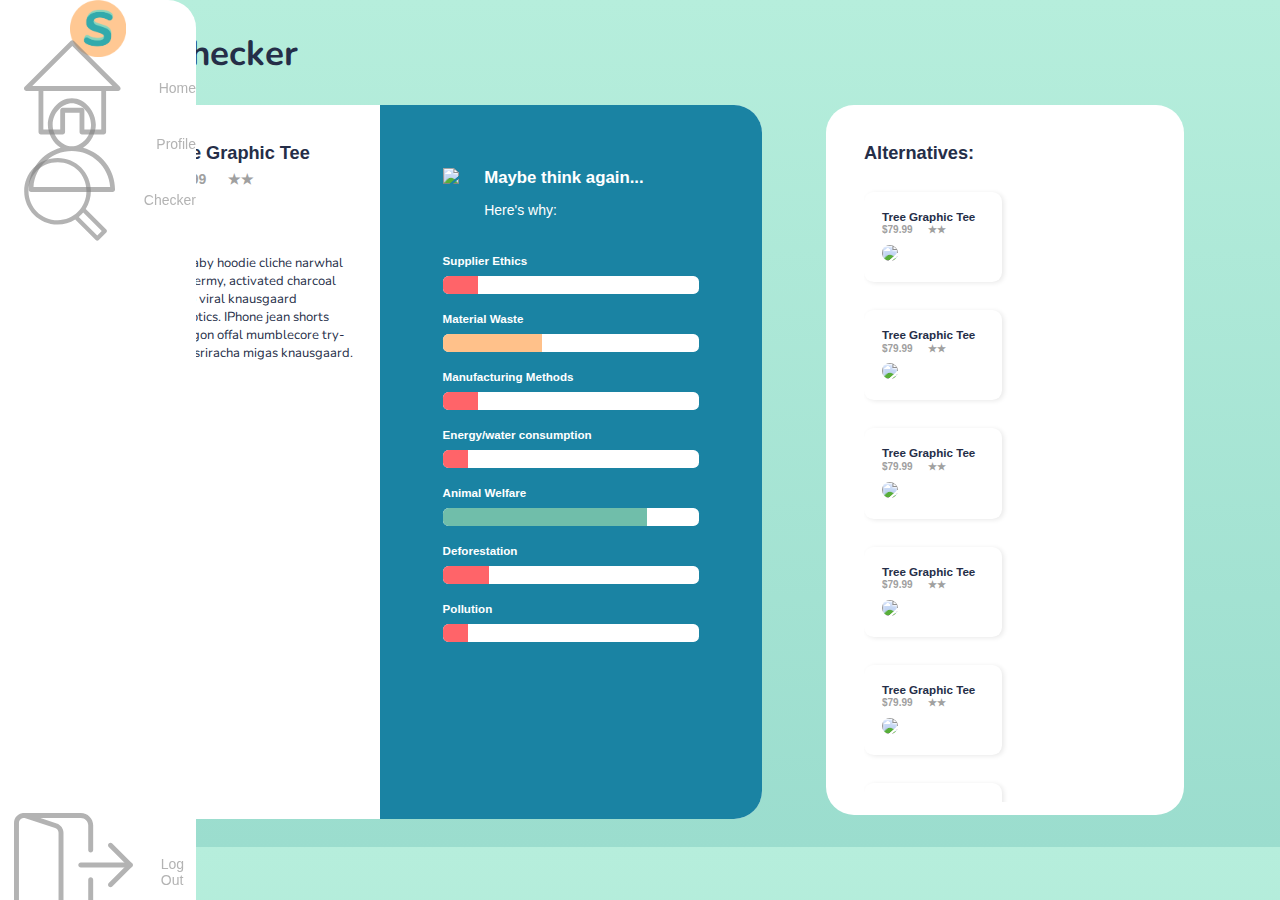
==== checker.html @ ea589d08 "Mobile checker done" ====
<!doctype html>
<html lang="en">

<head>
    <link rel="stylesheet" type="text/css" href="master_styles.css">
    <!-- Required meta tags -->
    <meta charset="utf-8">
    <meta name="viewport" content="width=device-width,initial-scale=1,maximum-scale=1"> <!-- This hurt to figure out -->
</head>

<body>

    <nav class="navbar">
        <ul class="navbar-nav">
            <li>
                <img class="logo" src="img/logo.png"></img>
            </li>
            <li class="nav-item">
                <a href="home.html" class="nav-link">
                    <svg class="svg-icon" viewBox="0 0 20 20">
                        <path
                            d="M18.121,9.88l-7.832-7.836c-0.155-0.158-0.428-0.155-0.584,0L1.842,9.913c-0.262,0.263-0.073,0.705,0.292,0.705h2.069v7.042c0,0.227,0.187,0.414,0.414,0.414h3.725c0.228,0,0.414-0.188,0.414-0.414v-3.313h2.483v3.313c0,0.227,0.187,0.414,0.413,0.414h3.726c0.229,0,0.414-0.188,0.414-0.414v-7.042h2.068h0.004C18.331,10.617,18.389,10.146,18.121,9.88 M14.963,17.245h-2.896v-3.313c0-0.229-0.186-0.415-0.414-0.415H8.342c-0.228,0-0.414,0.187-0.414,0.415v3.313H5.032v-6.628h9.931V17.245z M3.133,9.79l6.864-6.868l6.867,6.868H3.133z">
                        </path>
                    </svg>
                    <span class="link-text">Home</span>
                </a>
            </li>
            <li class="nav-item">
                <a href="profile.html" class="nav-link">
                    <svg class="svg-icon" viewBox="0 0 20 20">
                        <path
                            d="M12.075,10.812c1.358-0.853,2.242-2.507,2.242-4.037c0-2.181-1.795-4.618-4.198-4.618S5.921,4.594,5.921,6.775c0,1.53,0.884,3.185,2.242,4.037c-3.222,0.865-5.6,3.807-5.6,7.298c0,0.23,0.189,0.42,0.42,0.42h14.273c0.23,0,0.42-0.189,0.42-0.42C17.676,14.619,15.297,11.677,12.075,10.812 M6.761,6.775c0-2.162,1.773-3.778,3.358-3.778s3.359,1.616,3.359,3.778c0,2.162-1.774,3.778-3.359,3.778S6.761,8.937,6.761,6.775 M3.415,17.69c0.218-3.51,3.142-6.297,6.704-6.297c3.562,0,6.486,2.787,6.705,6.297H3.415z">
                        </path>
                    </svg>
                    <span class="link-text">Profile</span>
                </a>
            </li>
            <li class="nav-item">
                <a href="checker.html" class="nav-link">
                    <svg class="svg-icon" viewBox="0 0 20 20">
                        <path
                            d="M18.125,15.804l-4.038-4.037c0.675-1.079,1.012-2.308,1.01-3.534C15.089,4.62,12.199,1.75,8.584,1.75C4.815,1.75,1.982,4.726,2,8.286c0.021,3.577,2.908,6.549,6.578,6.549c1.241,0,2.417-0.347,3.44-0.985l4.032,4.026c0.167,0.166,0.43,0.166,0.596,0l1.479-1.478C18.292,16.234,18.292,15.968,18.125,15.804 M8.578,13.99c-3.198,0-5.716-2.593-5.733-5.71c-0.017-3.084,2.438-5.686,5.74-5.686c3.197,0,5.625,2.493,5.64,5.624C14.242,11.548,11.621,13.99,8.578,13.99 M16.349,16.981l-3.637-3.635c0.131-0.11,0.721-0.695,0.876-0.884l3.642,3.639L16.349,16.981z">
                        </path>
                    </svg>
                    <span class="link-text">Checker</span>
                </a>
            </li>
            <li class="nav-item">
                <a href="index.html" class="nav-link">
                    <svg class="svg-icon" id="light" enable-background="new 0 0 24 24" viewBox="0 0 24 24"
                        xmlns="http://www.w3.org/2000/svg">
                        <g>
                            <path
                                d="m13.5 21h-4c-.276 0-.5-.224-.5-.5s.224-.5.5-.5h4c.827 0 1.5-.673 1.5-1.5v-5c0-.276.224-.5.5-.5s.5.224.5.5v5c0 1.378-1.121 2.5-2.5 2.5z" />
                        </g>
                        <g>
                            <path
                                d="m23.5 11h-10c-.276 0-.5-.224-.5-.5s.224-.5.5-.5h10c.276 0 .5.224.5.5s-.224.5-.5.5z" />
                        </g>
                        <g>
                            <path
                                d="m8 24c-.22 0-.435-.037-.638-.109l-5.99-1.997c-.82-.273-1.372-1.035-1.372-1.894v-18c0-1.103.897-2 2-2 .222 0 .438.037.639.11l5.989 1.996c.82.272 1.372 1.034 1.372 1.894v18c0 1.103-.897 2-2 2zm-6-23c-.552 0-1 .449-1 1v18c0 .428.276.808.688.946l6 2c.656.233 1.312-.292 1.312-.946v-18c0-.429-.276-.809-.688-.945l-6-2c-.103-.037-.208-.055-.312-.055z" />
                        </g>
                        <g>
                            <path
                                d="m15.5 8c-.276 0-.5-.224-.5-.5v-5c0-.827-.673-1.5-1.5-1.5h-11.5c-.276 0-.5-.224-.5-.5s.224-.5.5-.5h11.5c1.379 0 2.5 1.122 2.5 2.5v5c0 .276-.224.5-.5.5z" />
                        </g>
                        <g>
                            <path
                                d="m19.5 15c-.128 0-.256-.049-.354-.146-.195-.195-.195-.512 0-.707l3.646-3.646-3.646-3.646c-.195-.195-.195-.512 0-.707s.512-.195.707 0l4 4c.195.195.195.512 0 .707l-4 4c-.097.096-.225.145-.353.145z" />
                        </g>
                    </svg>
                    <span class="link-text">Log Out</span>
                </a>
            </li>
        </ul>
    </nav>
    <main>
        <div class="app">

            <h1 class="welcome-text page-heading" style="margin-left: 5vw;">Checker</h1>
            <div class="checker">
                <div class="checker-box">
                    <div class="product-box">
                        <button class="back-button">
                            <svg class="svg-icon" viewBox="0 0 20 20">
                                <path
                                    d="M11.739,13.962c-0.087,0.086-0.199,0.131-0.312,0.131c-0.112,0-0.226-0.045-0.312-0.131l-3.738-3.736c-0.173-0.173-0.173-0.454,0-0.626l3.559-3.562c0.173-0.175,0.454-0.173,0.626,0c0.173,0.172,0.173,0.451,0,0.624l-3.248,3.25l3.425,3.426C11.911,13.511,11.911,13.789,11.739,13.962 ">
                                </path>
                            </svg>
                        </button>
                        <div class="product-detail-block">
                            <h3>Tree Graphic Tee</h3>
                            <h4 class="product-price-large">$79.99 &emsp; ★★</h4>
                            <img class="product-img-large" src="img/treetee.jpg">
                            <p class="product-description">I'm baby hoodie cliche narwhal taxidermy, activated charcoal
                                banjo viral knausgaard semiotics. IPhone jean shorts hexagon offal mumblecore try-hard
                                sriracha migas knausgaard.</p>
                        </div>
                    </div>
                    <div class="metric-box">
                        <div class="metric-box-header">
                            <img class="metric-icon" src="img/bad.png">
                            <div class="metric-box-header-titleblock">
                                <h3>Maybe think again...</h3>
                                <p>Here's why:</p>
                            </div>
                        </div>
                        <h5>Supplier Ethics</h5>
                        <div class="metric-bar-outside">
                            <div class="metric-bar-inside-bad" style="width: 14%;"></div>
                        </div>
                        <h5>Material Waste</h5>
                        <div class="metric-bar-outside">
                            <div class="metric-bar-inside-med" style="width: 39%;"></div>
                        </div>
                        <h5>Manufacturing Methods</h5>
                        <div class="metric-bar-outside">
                            <div class="metric-bar-inside-bad" style="width: 14%;"></div>
                        </div>
                        <h5>Energy/water consumption</h5>
                        <div class="metric-bar-outside">
                            <div class="metric-bar-inside-bad" style="width: 10%;"></div>
                        </div>
                        <h5>Animal Welfare</h5>
                        <div class="metric-bar-outside">
                            <div class="metric-bar-inside-good" style="width: 80%;"></div>
                        </div>
                        <h5>Deforestation</h5>
                        <div class="metric-bar-outside">
                            <div class="metric-bar-inside-bad" style="width: 18%;"></div>
                        </div>
                        <h5>Pollution</h5>
                        <div class="metric-bar-outside">
                            <div class="metric-bar-inside-bad" style="width: 10%;"></div>
                        </div>
                    </div>
                </div>
                <div class="alternatives-box">
                    <h3>Alternatives:</h3>
                    <div class="alternatives-gallery">
                        <div class="alternatives-card">
                            <h5 class="product-title-small">Tree Graphic Tee</h5>
                            <h5 class="product-price-small">$79.99 &emsp; ★★</h5>
                            <img class="product-img-small" src="img/treetee.jpg">
                        </div>
                        <div class="alternatives-card">
                            <h5 class="product-title-small">Tree Graphic Tee</h5>
                            <h5 class="product-price-small">$79.99 &emsp; ★★</h5>
                            <img class="product-img-small" src="img/treetee.jpg">
                        </div>
                        <div class="alternatives-card">
                            <h5 class="product-title-small">Tree Graphic Tee</h5>
                            <h5 class="product-price-small">$79.99 &emsp; ★★</h5>
                            <img class="product-img-small" src="img/treetee.jpg">
                        </div>
                        <div class="alternatives-card">
                            <h5 class="product-title-small">Tree Graphic Tee</h5>
                            <h5 class="product-price-small">$79.99 &emsp; ★★</h5>
                            <img class="product-img-small" src="img/treetee.jpg">
                        </div>
                        <div class="alternatives-card">
                            <h5 class="product-title-small">Tree Graphic Tee</h5>
                            <h5 class="product-price-small">$79.99 &emsp; ★★</h5>
                            <img class="product-img-small" src="img/treetee.jpg">
                        </div>
                        <div class="alternatives-card">
                            <h5 class="product-title-small">Tree Graphic Tee</h5>
                            <h5 class="product-price-small">$79.99 &emsp; ★★</h5>
                            <img class="product-img-small" src="img/treetee.jpg">
                        </div>
                        <div class="alternatives-card">
                            <h5 class="product-title-small">Tree Graphic Tee</h5>
                            <h5 class="product-price-small">$79.99 &emsp; ★★</h5>
                            <img class="product-img-small" src="img/treetee.jpg">
                        </div>
                        <div class="alternatives-card">
                            <h5 class="product-title-small">Tree Graphic Tee</h5>
                            <h5 class="product-price-small">$79.99 &emsp; ★★</h5>
                            <img class="product-img-small" src="img/treetee.jpg">
                        </div>
                    </div>
                </div>
            </div>


        </div>
    </main>
</body>

</html>
---- master_styles.css ----
@import url("https://fonts.googleapis.com/css2?family=Nunito&display=swap");
@import url("https://p.typekit.net/p.css?s=1&k=nld6inv&ht=tk&f=139.175&a=55643245&app=typekit&e=css");

:root {
    font-size: 14px;
    font-family: "proxima-nova", sans-serif;
    font-weight: 400;
    font-style: normal;
}

body {
    color: #252e48;
    margin: 0;
    padding: 0;
    height: auto;
    min-height: fit-content;
    width: 100%;
    background-image: linear-gradient(#b6eedc, #9bddce);
}

main {
    width: 100vh;
    margin: 0;
    padding: 0;
}

body::-webkit-scrollbar {
    width: 1rem;
}

body::-webkit-scrollbar-track {
    background-image: linear-gradient(#b6eedc, #9bddce);
}

body::-webkit-scrollbar-thumb {
    box-shadow: inset 0 0 6px rgb(240, 240, 240);
    -webkit-box-shadow: inset 0 0 6px rgb(240, 240, 240);
    background: white;
    border-radius: 5px;
}

h1 {
    font-size: 2.5rem;
    margin: 0;
    padding-bottom: 2rem;
}

h2 {
    font-size: 1.5rem;
    margin: 0;
    font-weight: 600;
    padding: 0rem;
}

h3 {
    font-size: 1.3rem;
    margin: 0;
    padding: 0;
}

h4 {
    margin: 0;
    padding: 0;
    font-weight: bold;
}

h5 {
    margin: 0;
    padding: 0;
    font-weight: bold;
}

.page-heading {
    margin-top: 1.2rem;
}

.welcome-text {
    font-family: Nunito, sans-serif;
}

/* NAVBAR MESS INCOMING TODO: FIX THIS MESSY MESS */

html {
    max-width: 100vw;
}

.logo {
    margin-top: 0;
    width: 4rem;
}

.navbar {
    background: white;
    padding-top: 0;
    position: fixed;
    transition: width 200ms ease;
}

.navbar-nav {
    list-style: none;
    padding: 0;
    margin: 0;
    display: flex;
    flex-direction: column;
    align-items: center;
    height: 100%;
}

.nav-item {
    width: 100%;
    filter: opacity(60%);
}

.nav-item:hover {
    filter: opacity(100%);
}

.nav-link {
    display: flex;
    align-items: center;
    height: 4rem;
    text-decoration: none;
}

.nav-link:hover {
    background-color: lightgray;
    transition: 300ms ease;
}

.nav-link svg {
    min-width: 2rem;
    margin: 1rem;
}

.link-text {
    display: none;
    margin-left: 1rem;
}

.svg-icon path,
.svg-icon polygon,
.svg-icon rect {
    fill: gray;
}

.svg-icon circle {
    stroke: gray;
    stroke-width: 1;
}

/* MuSt Be UsAbLe On BoTh MoBiLe AnD dEsKtOp */

@media only screen and (max-width: 900px) {
    body {
        display: block;
    }

    main {
        width: 100vw;
        padding-top: 5vh;
    }

    body::-webkit-scrollbar {
        display: none;
    }

    .hello {
        padding-left: 5vw;
    }

    .planet-box {
        display: flex;
        flex-direction: column;
        padding: 7vw 7vw 7vw 7vw;
        margin-right: 3vw;
        margin-left: 3vw;
        background-color: white;
        border-radius: 2rem 2rem 0 0;
    }

    .viz-box {
        display: flex;
        flex-direction: column;
        align-items: flex-start;
    }

    .viz {
        width: 60vw;
        align-self: center;
        margin-top: 10vh;
        animation: MoveUpDown 1.5s linear infinite;
    }

    @keyframes MoveUpDown {
        0%,
        100% {
            transform: translateY(0);
        }
        50% {
            transform: translateY(-10px);
        }
    }

    .stat-box {
        display: none;
        width: auto;
        color: white;
        max-width: 100%;
        background-color: rgb(26, 131, 163);
        padding: 1rem;
        border-radius: 0 0 2rem 2rem;
    }

    .stat {
        font-size: 20px;
        font-weight: bold;
        padding: 0;
        margin: 0.1rem 0.1rem 1rem 0.1rem;
        font-family: Nunito, sans-serif;
    }

    .navbar {
        bottom: 0;
        width: 100vw;
        height: 4rem;
    }

    .navbar-nav {
        flex-direction: row;
        align-items: center;
    }

    .nav-link {
        justify-content: center;
    }

    .link-text {
        display: none;
        margin: 0;
    }

    .logo {
        display: none;
    }

    .graph-box {
        display: flex;
        flex-direction: column;
        align-items: baseline;
        padding: 7vw 7vw 7vw 7vw;
        margin-bottom: 3vw;
        margin-right: 3vw;
        margin-left: 3vw;
        background-color: rgb(255, 255, 255);
        border-radius: 0 0 2rem 2rem;
        margin-bottom: 2rem;
    }

    .graph {
        margin: auto;
        width: 78vw;
        padding-top: 2rem;
    }

    .transaction-container {
        display: flex;
        flex-direction: column;
        width: 80vw;
        height: 70vh;
        background-color: white;
        border-radius: 2rem 2rem 2rem 2rem;
        padding: 7vw 7vw 7vw 7vw;
        margin-bottom: 5rem;
        margin-right: 3vw;
        margin-left: 3vw;
    }

    .transaction-scrollable {
        margin-top: 1rem;
        height: 65vh;
        overflow: scroll;
    }

    .transaction-list {
        top: 0;
        list-style: none;
        padding: 0;
        margin: 0;
        display: flex;
        flex-direction: column;
        align-items: left;
        height: 100%;
    }

    .transaction-scrollable::-webkit-scrollbar {
        width: 0.5rem;
    }

    .transaction-scrollable::-webkit-scrollbar-track {
        background-color: #fefefe;
    }

    .transaction-scrollable::-webkit-scrollbar-thumb {
        background-color: lightgrey;
        border-radius: 5px;
        visibility: hidden;
    }

    .transaction-scrollable:hover::-webkit-scrollbar-thumb {
        visibility: visible;
    }

    .transaction {
        display: flex;
        flex-direction: row;
        align-items: center;
        height: 4rem;
        text-decoration: none;
        margin-top: 2rem;
        width: 100%;
    }
    .transaction-item {
        display: flex;
        flex-direction: row;
        align-items: flex-start;
        width: 100%;
    }

    .transaction-icon {
        max-width: 4rem;
        margin: 1rem 1rem 1rem 0;
    }

    .transaction-text {
        display: inline;
        line-height: 1.6;
        color: #252e48;
    }

    .transaction-text-numbers {
        color: rgb(160, 160, 160);
    }

    .transaction-divider {
        font-size: large;
    }

    .underline {
        text-decoration: underline;
    }

    .transaction-score-text-happy {
        font-family: "Nunito", sans-serif;
        font-weight: bold;
        color: #70beaa;
        margin-left: auto;
    }

    .transaction-score-text-medium {
        font-family: "Nunito", sans-serif;
        font-weight: bold;
        color: #ffc18a;
        margin-left: auto;
    }

    .transaction-score-text-sad {
        font-family: "Nunito", sans-serif;
        font-weight: bold;
        color: #ff6469;
        margin-left: auto;
    }

    .transaction-score-icon {
        height: 2rem;
        margin: 1rem;
    }

    .profile {
        display: flex;
        height: fit-content;
        flex-direction: column;
    }

    .profile-box {
        background-color: white;
        width: 90vw;
        display: flex;
        height: 48vh;
        align-content: flex-start;
        margin-left: 5vw;
        border-radius: 2rem;
        flex-direction: column;
        flex-wrap: wrap;
    }

    .profile-box-pic {
        border-radius: 2rem;
        position: relative;
    }

    .profile-pic {
        width: 25vw;
        border-radius: 1rem 1rem 0 1rem;
    }

    .profile-text-space {
        padding: 1.5rem 1.5rem 1.5rem 3rem;
        position: relative;
        left: -25vw;
    }

    .profile-text-space h1 {
        
        font-size: 2rem;
        max-width: fit-content;
        font-family: "Nunito", sans-serif;
        font-weight: bold;
        margin-left: 25vw;
    }

    .profile-text-space h4 {
        margin-left: 25vw;
        margin-bottom: 5vh;
    }

    .profile-text-space h4 {
        font-weight: bold;
        font-family: "Nunito", sans-serif;
        padding: 0;
    }

    .profile-goals {
        display: flex;
        flex-direction: row;
        text-align: center;
    }

    .goal-card {
        display: flex;
        flex-direction: column;
        margin-top: 2rem;
        width: 65vw;
        justify-content: center;
        align-items: center;
        text-align: center;
        height: fit-content;
        padding: 2vh;
        background-color: white;
        border-radius: 0.7rem;
        box-shadow: 2px 1px 5px rgb(233, 233, 233);
    }

    .goal-icon {
        width: 4vw;
    }

    .goal-box {
        display: flex;
        flex-direction: column;
        justify-content: center;
        overflow: scroll;
        margin-left: 5vw;
        padding: 4vh 2vw 1vw 7vw;
        background-color: white;
        border-radius: 2rem;
        width: 81vw;
        height: 86vh;
        margin: 5vh 0 10vh 5vw;
    }

    .badge-gallery {
        display: flex;
        flex-direction: column;
        align-items: center;
        flex-wrap: wrap;
        width: 80vw;
        overflow: scroll;
    }

    .badge-gallery::-webkit-scrollbar {
        width: 0.5rem;
    }

    .badge-gallery::-webkit-scrollbar-track {
        background-color: #fefefe;
    }

    .badge-gallery::-webkit-scrollbar-thumb {
        background-color: lightgrey;
        border-radius: 5px;
        visibility: hidden;
    }

    .badge-gallery:hover::-webkit-scrollbar-thumb {
        visibility: visible;
    }

    .bank-card-box {
        display: flex;
        height: fit-content;
        width: 84vw;
        flex-direction: column;
        background-color: white;
        border-radius: 2rem;
        margin-top: 5vh;
        margin-left: 5vw;
        padding: 5vw 1vw 3vh 5vw;
    }

    .bank-card {
        display: flex;
        flex-direction: column;
        margin-top: 2rem;
        width: 50vw;
        justify-content: center;
        align-items: center;
        text-align: center;
        height: fit-content;
        padding: 2vh;
        color: rgb(112, 112, 112);
        border-radius: 0.7rem;
        box-shadow: 2px 1px 5px rgb(233, 233, 233);
    }

    .profile-cards {
        display: flex;
        flex-direction: row;
        text-align: center;
        overflow: scroll;
    }

    .add-bank-card {
        display: flex;
        flex-direction: column;
        margin-top: 2rem;
        width: 5vw;
        justify-content: center;
        align-items: center;
        text-align: center;
        height: fit-content;
        padding: 1vh 0vh 1vh 0vh ;
        color: rgb(185, 185, 185);
        border-radius: 0.7rem;
        box-shadow: 2px 1px 5px rgb(233, 233, 233);
    }

    .add-bank-card h1{
        padding: 0;
    }

    .card-icon {
        width: 10vw;
        align-self: flex-end;
    }

    .impact {
        width: 26vw;
        height: 14vh;
    }

    .back-button {
        margin: 5vh 0 0 0;
        height: 3rem;
        width: 3rem;
        padding: 0;
        background-color: white;
        border: none;
    }

    .checker {
        display: flex;
        flex-direction: column;
        width: 90vw;
        margin-left: 5vw;
    }

    .checker-box {
        display: flex;
        flex-direction: column;
        width: 90vw;
        background-color: rgb(255, 255, 255);
        border-radius: 2rem;
        margin-bottom: 2rem;
        padding-top: 5vh;
    }

    .metric-box {
        display: flex;
        flex-direction: column;
        width: 60vw;
        height: 69.4vh;
        color: white;
        background-color: rgb(26, 131, 163);
        padding: 10vh 15vw 10vh 15vw;
        border-radius: 0 0 2rem 2rem;
        font-size: x-large;
    }

    .metric-box-header {
        display: flex;
        flex-direction: row;
        margin-bottom: 1rem;
    }

    .metric-box-header-titleblock h3,
    .metric-box-header-titleblock p {
        padding: 0 0 0 2vw;
    }

    .metric-box-header-titleblock h3 {
        font-size: larger;
    }

    .metric-icon {
        height: 8vh;
        width: auto;
    }

    .metric-bar-outside {
        display: flex;
        flex-direction: row;
        align-items: flex-start;
        height: 2vh;
        width: 60vw;
        background-color: white;
        border-radius: 0.4rem;
        margin: 1vh 0 2vh 0;
    }

    .metric-bar-inside-bad {
        height: 2vh;
        background-color: #ff6469;
        border-radius: 0.4rem 0 0 0.4rem;
    }

    .metric-bar-inside-med {
        height: 2vh;
        background-color: #ffc18a;
        border-radius: 0.4rem 0 0 0.4rem;
    }

    .metric-bar-inside-good {
        height: 2vh;
        background-color: #70beaa;
        border-radius: 0.4rem 0 0 0.4rem;
    }

    .product-box {
        display: flex;
        flex-direction: row;
        width: 85vw;
    }

    .product-detail-block {
        display: flex;
        flex-direction: column;
        width: 60vw;
        margin: 5vh 15vw 0 15vw;
    }

    .product-detail-block h3 {
        font-size: xx-large;
    }

    .product-img-large {
        width: 60vw;
        border-radius: 1.5rem;
        align-self: center;
    }

    .product-img-small {
        width: 30vw;
        border-radius: 0.7rem;
    }

    .product-description {
        font-family: Nunito;
        width: 60vw;
        margin: 3vh 0 3vh 0;
        font-size: large;
    }

    .product-price-large {
        color: rgb(160, 160, 160);
        padding: 0.5rem 0 1.5rem 0;
        font-size: x-large;
    }

    .product-price-small {
        color: rgb(160, 160, 160);
        padding: 0.1rem 0 0.7rem 0;
        font-size: large;
    }

    .alternatives-box {
        font-size: x-large;
        display: flex;
        flex-direction: column;
        padding: 5vh 1vw 1vw 3vw;
        background-color: white;
        border-radius: 2rem;
        width: 86vw;
        height: 70vh;
        margin-bottom: 10vh;
    }

    .alternatives-box h3 {
        font-size: x-large;
    }

    .alternatives-gallery {
        display: flex;
        flex-direction: row;
        flex-wrap: wrap;
        width: 85vw;
        overflow: scroll;
        padding: 0;
    }

    .alternatives-gallery::-webkit-scrollbar {
        width: 0.5rem;
    }

    .alternatives-gallery::-webkit-scrollbar-track {
        background-color: #fefefe;
    }

    .alternatives-gallery::-webkit-scrollbar-thumb {
        background-color: lightgrey;
        border-radius: 5px;
        visibility: hidden;
    }

    .alternatives-gallery:hover::-webkit-scrollbar-thumb {
        visibility: visible;
    }

    .alternatives-card {
        margin-top: 2rem;
        margin-right: 5vw;
        width: 32vw;
        height: fit-content;
        padding: 2vh;
        background-color: white;
        border-radius: 0.7rem;
        box-shadow: 2px 1px 5px rgb(233, 233, 233);
    }

    .desc {
        font-size: xx-small;
    }

    .back-button:hover .svg-icon path {
        fill: black;
    }
}

@media only screen and (min-width: 901px) {
    .page-heading {
        padding-top: 1vw;
    }

    h3 {
        padding-top: 3vw;
    }

    .graph-box {
        display: flex;
        flex-direction: column;
        width: 51vw;
        padding-left: 3vw;
        background-color: rgb(255, 255, 255);
        border-radius: 2rem;
        margin-bottom: 2rem;
    }

    .graph {
        margin: auto;
        height: 100px;
        padding-bottom: 3rem;
        padding-top: 2rem;
    }

    #hello {
        margin-left: 1rem;
    }

    .planet-box {
        display: flex;
        flex-direction: row;
        width: 51vw;
        padding-left: 3vw;
        background-color: rgb(255, 255, 255);
        border-radius: 2rem;
        margin-bottom: 2rem;
    }

    .checker {
        display: flex;
        flex-direction: 30vw;
    }

    .checker-box {
        display: flex;
        flex-direction: row;
        width: 50vw;
        padding-left: 1.5vw;
        background-color: rgb(255, 255, 255);
        border-radius: 2rem;
        margin-bottom: 2rem;
    }

    .viz {
        width: 17vw;
        padding-bottom: 3rem;
        padding-top: 2rem;
        align-self: center;
        animation: MoveUpDown 1.5s linear infinite;
    }

    @keyframes MoveUpDown {
        0%,
        100% {
            transform: translateY(0);
        }
        50% {
            transform: translateY(-10px);
        }
    }

    .viz-box {
        display: flex;
        flex-direction: column;
        width: 40vw;
    }

    .stat-box {
        display: flex;
        flex-direction: column;
        justify-content: center;
        width: 10vw;
        color: white;
        background-color: rgb(26, 131, 163);
        padding: 5vh;
        border-radius: 0 2rem 2rem 2rem;
    }

    .metric-box {
        display: flex;
        flex-direction: column;
        width: 32vw;
        height: 69.4vh;
        color: white;
        background-color: rgb(26, 131, 163);
        padding: 7vh 7vh 3vh 7vh;
        border-radius: 0 2rem 2rem 0;
    }

    .metric-box-header {
        display: flex;
        flex-direction: row;
        margin-bottom: 1rem;
    }

    .metric-box-header-titleblock h3,
    .metric-box-header-titleblock p {
        padding: 0 0 0 2vw;
    }

    .metric-box-header-titleblock h3 {
        font-size: larger;
    }

    .metric-icon {
        height: 8vh;
        width: auto;
    }

    .metric-bar-outside {
        display: flex;
        flex-direction: row;
        align-items: flex-start;
        height: 2vh;
        width: 20vw;
        background-color: white;
        border-radius: 0.4rem;
        margin: 1vh 0 2vh 0;
    }

    .metric-bar-inside-bad {
        height: 2vh;
        background-color: #ff6469;
        border-radius: 0.4rem 0 0 0.4rem;
    }

    .metric-bar-inside-med {
        height: 2vh;
        background-color: #ffc18a;
        border-radius: 0.4rem 0 0 0.4rem;
    }

    .metric-bar-inside-good {
        height: 2vh;
        background-color: #70beaa;
        border-radius: 0.4rem 0 0 0.4rem;
    }

    .product-box {
        display: flex;
        flex-direction: row;
        width: 40vw;
    }

    .product-img-large {
        width: 15vw;
        border-radius: 1.5rem;
    }

    .product-img-small {
        width: 8vw;
        border-radius: 0.7rem;
    }

    .product-description {
        font-family: Nunito;
        width: 15vw;
        margin-top: 3vh;
        font-size: small;
    }

    .product-price-large {
        color: rgb(160, 160, 160);
        padding: 0.5rem 0 1.5rem 0;
    }

    .product-price-small {
        color: rgb(160, 160, 160);
        padding: 0.1rem 0 0.7rem 0;
        font-size: x-small;
    }

    .stat {
        font-size: 20px;
        font-weight: bold;
        padding: 0;
        margin: 0.1rem;
        font-family: Nunito, sans-serif;
    }

    .alternatives-box {
        display: flex;
        flex-direction: column;
        margin-left: 5vw;
        padding: 0 1vw 1vw 3vw;
        background-color: white;
        border-radius: 2rem;
        width: 32vw;
        height: 77.5vh;
    }

    .alternatives-gallery {
        display: flex;
        flex-direction: row;
        flex-wrap: wrap;
        width: 24vw;
        overflow: scroll;
        padding: 0;
    }

    .alternatives-gallery::-webkit-scrollbar {
        width: 0.5rem;
    }

    .alternatives-gallery::-webkit-scrollbar-track {
        background-color: #fefefe;
    }

    .alternatives-gallery::-webkit-scrollbar-thumb {
        background-color: lightgrey;
        border-radius: 5px;
        visibility: hidden;
    }

    .alternatives-gallery:hover::-webkit-scrollbar-thumb {
        visibility: visible;
    }

    .alternatives-card {
        margin-top: 2rem;
        margin-right: 1.5vw;
        width: 8vw;
        height: fit-content;
        padding: 2vh;
        background-color: white;
        border-radius: 0.7rem;
        box-shadow: 2px 1px 5px rgb(233, 233, 233);
    }

    .desc {
        font-size: xx-small;
    }

    main {
        margin-left: 8vw;
    }

    .navbar {
        border-radius: 0 2rem 0 0;
        top: 0;
        width: 4rem;
        height: 100vh;
    }

    .navbar:hover {
        width: 14rem;
    }

    .navbar:hover .link-text {
        display: inline;
        color: grey;
    }

    .nav-item:last-child {
        margin-top: auto;
    }

    .transaction-container {
        display: flex;
        flex-direction: column;
        position: fixed;
        top: 0;
        right: 0;
        width: 26vw;
        height: 95vh;
        background-color: white;
        border-radius: 2rem 2rem 2rem 2rem;
        padding: 0rem 2vw 5vh 3vw;
        margin-right: 2rem;
    }

    .transaction-scrollable {
        margin-top: 1rem;
        height: 83vh;
        overflow: auto;
    }

    .transaction-list {
        list-style: none;
        padding: 0;
        margin: 0;
        display: flex;
        flex-direction: column;
        align-items: left;
        height: 100%;
    }

    .transaction-scrollable::-webkit-scrollbar {
        width: 0.5rem;
    }

    .transaction-scrollable::-webkit-scrollbar-track {
        background-color: #fefefe;
    }

    .transaction-scrollable::-webkit-scrollbar-thumb {
        background-color: lightgrey;
        border-radius: 5px;
        visibility: hidden;
    }

    .transaction-scrollable:hover::-webkit-scrollbar-thumb {
        visibility: visible;
    }

    .transaction {
        display: flex;
        flex-direction: row;
        align-items: center;
        height: 4rem;
        text-decoration: none;
        margin-top: 2rem;
        width: 100%;
    }
    .transaction-item {
        display: flex;
        flex-direction: row;
        align-items: flex-start;
        width: 100%;
    }

    .transaction-icon {
        max-width: 4rem;
        margin: 1rem 1rem 1rem 0;
    }

    .transaction-text {
        display: inline;
        line-height: 1.6;
        color: #252e48;
    }

    .transaction-text-numbers {
        color: rgb(160, 160, 160);
    }

    .transaction-divider {
        font-size: large;
        padding-top: 5vh;
    }

    .underline {
        text-decoration: underline;
    }

    .transaction-score-text-happy {
        font-family: "Nunito", sans-serif;
        font-weight: bold;
        color: #70beaa;
        margin-left: auto;
    }

    .transaction-score-text-medium {
        font-family: "Nunito", sans-serif;
        font-weight: bold;
        color: #eaae78;
        margin-left: auto;
    }

    .transaction-score-text-sad {
        font-family: "Nunito", sans-serif;
        font-weight: bold;
        color: #ff6469;
        margin-left: auto;
    }

    .transaction-score-icon {
        height: 2rem;
        margin: 1rem;
    }

    .profile {
        display: flex;
        flex-direction: row;
        width: fit-content;
    }

    .profile-box {
        display: flex;
        height: 50vh;
        width: 56vw;
        flex-direction: row;
        margin: 10vh 0 5vh 0;
        background-color: white;
        border-radius: 2rem;
        margin-top: 10vh;
    }

    .profile-pic {
        height: 50vh;
        border-radius: 2rem 0 2rem 2rem;
    }

    .profile-text-space {
        padding: 1.5rem 1.5rem 1.5rem 3rem;
    }

    .profile-text-space h1 {
        font-size: 2rem;
        font-family: "Nunito", sans-serif;
        font-weight: bold;
    }

    .profile-text-space h4 {
        font-weight: bold;
        font-family: "Nunito", sans-serif;
        padding: 0;
    }

    .profile-goals {
        display: flex;
        flex-direction: row;
        text-align: center;
    }

    .goal-card {
        display: flex;
        flex-direction: column;
        margin-top: 2rem;
        width: 12vw;
        justify-content: center;
        align-items: center;
        text-align: center;
        height: fit-content;
        padding: 2vh;
        background-color: white;
        border-radius: 0.7rem;
        box-shadow: 2px 1px 5px rgb(233, 233, 233);
    }

    .goal-icon {
        width: 4vw;
    }

    .goal-box {
        display: flex;
        flex-direction: column;
        justify-content: center;
        margin-left: 5vw;
        padding: 0 1vw 1vw 3vw;
        background-color: white;
        border-radius: 2rem;
        width: 16vw;
        height: 93.5vh;
        margin: 10vh 0 5vh 5vw;
    }

    .badge-gallery {
        display: flex;
        flex-direction: row;
        justify-content: center;
        flex-wrap: wrap;
        width: 16vw;
        overflow: scroll;
    }

    .badge-gallery::-webkit-scrollbar {
        width: 0.5rem;
    }

    .badge-gallery::-webkit-scrollbar-track {
        background-color: #fefefe;
    }

    .badge-gallery::-webkit-scrollbar-thumb {
        background-color: lightgrey;
        border-radius: 5px;
        visibility: hidden;
    }

    .badge-gallery:hover::-webkit-scrollbar-thumb {
        visibility: visible;
    }

    .bank-card-box {
        display: flex;
        height: 40vh;
        width: 52vw;
        flex-direction: column;
        background-color: white;
        border-radius: 2rem;
        margin-top: 5vh;
        margin-bottom: 5vh;
        padding: 0 1vw 0 3vw;
    }

    .bank-card {
        display: flex;
        flex-direction: column;
        margin-top: 2rem;
        width: 14.72vw;
        justify-content: center;
        align-items: center;
        text-align: center;
        height: fit-content;
        padding: 2vh;
        color: rgb(112, 112, 112);
        border-radius: 0.7rem;
        box-shadow: 2px 1px 5px rgb(233, 233, 233);
    }

    .profile-cards {
        display: flex;
        flex-direction: row;
        text-align: center;
    }

    .add-bank-card {
        display: flex;
        flex-direction: column;
        margin-top: 2rem;
        width: 5vw;
        justify-content: center;
        align-items: center;
        text-align: center;
        height: fit-content;
        padding: 1vh 0vh 1vh 0vh ;
        color: rgb(185, 185, 185);
        border-radius: 0.7rem;
        box-shadow: 2px 1px 5px rgb(233, 233, 233);
    }

    .add-bank-card h1{
        padding: 0;
    }

    .card-icon {
        width: 4vw;
        align-self: flex-end;
    }

    .back-button {
        margin: 5vh 0 0 0;
        height: 3rem;
        width: 3rem;
        padding: 0;
        background-color: white;
        border: none;
    }

    .back-button:hover .svg-icon path {
        fill: black;
    }
}
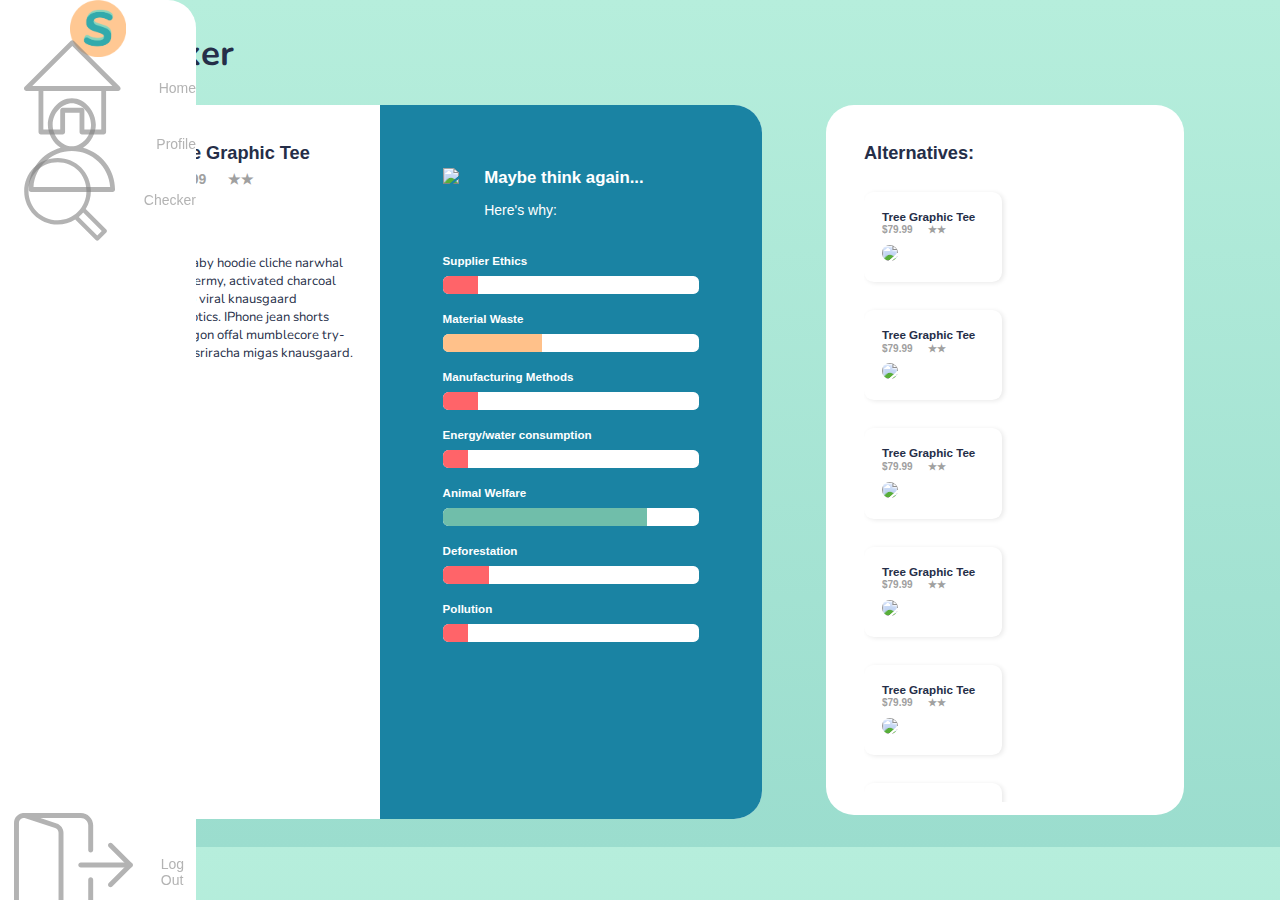
==== commit db17fff5: "fixed some shit" ====
--- a/checker.html
+++ b/checker.html
@@ -78,7 +78,7 @@
     <main>
         <div class="app">
 
-            <h1 class="welcome-text page-heading" style="margin-left: 5vw;">Checker</h1>
+            <h1 class="welcome-text page-heading" id="checker-title">Checker</h1>
             <div class="checker">
                 <div class="checker-box">
                     <div class="product-box">
--- a/master_styles.css
+++ b/master_styles.css
@@ -588,7 +588,7 @@
         display: flex;
         flex-direction: column;
         width: 60vw;
-        height: 69.4vh;
+        height: fit-content;
         color: white;
         background-color: rgb(26, 131, 163);
         padding: 10vh 15vw 10vh 15vw;
@@ -669,7 +669,7 @@
     }
 
     .product-img-small {
-        width: 30vw;
+        width: 28vw;
         border-radius: 0.7rem;
     }
 
@@ -689,32 +689,33 @@
     .product-price-small {
         color: rgb(160, 160, 160);
         padding: 0.1rem 0 0.7rem 0;
-        font-size: large;
+        font-size: 1rem;
     }
 
     .alternatives-box {
-        font-size: x-large;
-        display: flex;
-        flex-direction: column;
-        padding: 5vh 1vw 1vw 3vw;
+        font-size: 1rem;
+        display: flex;
+        flex-direction: column;
+        padding: 5vh 1vw 5vw 3vw;
         background-color: white;
         border-radius: 2rem;
         width: 86vw;
-        height: 70vh;
+        height: 73vh;
         margin-bottom: 10vh;
     }
 
     .alternatives-box h3 {
         font-size: x-large;
+        padding-left: 3vw;
     }
 
     .alternatives-gallery {
         display: flex;
         flex-direction: row;
         flex-wrap: wrap;
-        width: 85vw;
+        width: 86vw;
         overflow: scroll;
-        padding: 0;
+        padding-bottom: 3vh;
     }
 
     .alternatives-gallery::-webkit-scrollbar {
@@ -737,8 +738,8 @@
 
     .alternatives-card {
         margin-top: 2rem;
-        margin-right: 5vw;
-        width: 32vw;
+        margin-right: 3vw;
+        width: 29vw;
         height: fit-content;
         padding: 2vh;
         background-color: white;
@@ -748,6 +749,10 @@
 
     .desc {
         font-size: xx-small;
+    }
+
+    #checker-title {
+        margin-left: 5vw;
     }
 
     .back-button:hover .svg-icon path {
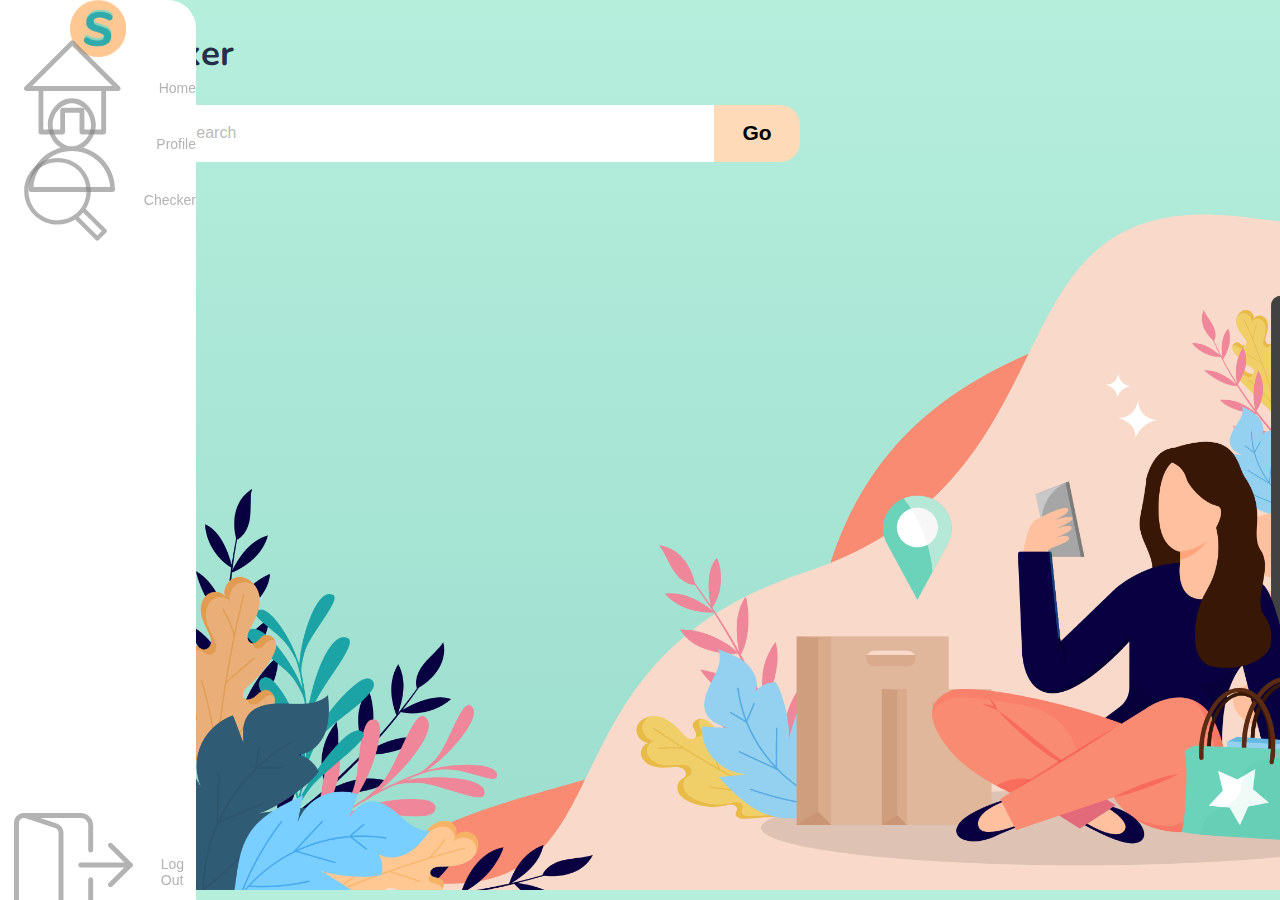
==== commit 4ea0f660: "Checker screen added" ====
--- a/checker.html
+++ b/checker.html
@@ -75,115 +75,25 @@
             </li>
         </ul>
     </nav>
-    <main>
+    <main id="checker-screen">
         <div class="app">
-
             <h1 class="welcome-text page-heading" id="checker-title">Checker</h1>
-            <div class="checker">
-                <div class="checker-box">
-                    <div class="product-box">
-                        <button class="back-button">
-                            <svg class="svg-icon" viewBox="0 0 20 20">
-                                <path
-                                    d="M11.739,13.962c-0.087,0.086-0.199,0.131-0.312,0.131c-0.112,0-0.226-0.045-0.312-0.131l-3.738-3.736c-0.173-0.173-0.173-0.454,0-0.626l3.559-3.562c0.173-0.175,0.454-0.173,0.626,0c0.173,0.172,0.173,0.451,0,0.624l-3.248,3.25l3.425,3.426C11.911,13.511,11.911,13.789,11.739,13.962 ">
-                                </path>
-                            </svg>
-                        </button>
-                        <div class="product-detail-block">
-                            <h3>Tree Graphic Tee</h3>
-                            <h4 class="product-price-large">$79.99 &emsp; ★★</h4>
-                            <img class="product-img-large" src="img/treetee.jpg">
-                            <p class="product-description">I'm baby hoodie cliche narwhal taxidermy, activated charcoal
-                                banjo viral knausgaard semiotics. IPhone jean shorts hexagon offal mumblecore try-hard
-                                sriracha migas knausgaard.</p>
-                        </div>
-                    </div>
-                    <div class="metric-box">
-                        <div class="metric-box-header">
-                            <img class="metric-icon" src="img/bad.png">
-                            <div class="metric-box-header-titleblock">
-                                <h3>Maybe think again...</h3>
-                                <p>Here's why:</p>
-                            </div>
-                        </div>
-                        <h5>Supplier Ethics</h5>
-                        <div class="metric-bar-outside">
-                            <div class="metric-bar-inside-bad" style="width: 14%;"></div>
-                        </div>
-                        <h5>Material Waste</h5>
-                        <div class="metric-bar-outside">
-                            <div class="metric-bar-inside-med" style="width: 39%;"></div>
-                        </div>
-                        <h5>Manufacturing Methods</h5>
-                        <div class="metric-bar-outside">
-                            <div class="metric-bar-inside-bad" style="width: 14%;"></div>
-                        </div>
-                        <h5>Energy/water consumption</h5>
-                        <div class="metric-bar-outside">
-                            <div class="metric-bar-inside-bad" style="width: 10%;"></div>
-                        </div>
-                        <h5>Animal Welfare</h5>
-                        <div class="metric-bar-outside">
-                            <div class="metric-bar-inside-good" style="width: 80%;"></div>
-                        </div>
-                        <h5>Deforestation</h5>
-                        <div class="metric-bar-outside">
-                            <div class="metric-bar-inside-bad" style="width: 18%;"></div>
-                        </div>
-                        <h5>Pollution</h5>
-                        <div class="metric-bar-outside">
-                            <div class="metric-bar-inside-bad" style="width: 10%;"></div>
-                        </div>
-                    </div>
+            <div class="checker row">
+                <div class="input-field">
+                    <svg class="svg-icon search-icon" viewBox="0 0 20 20">
+                        <path
+                            d="M18.125,15.804l-4.038-4.037c0.675-1.079,1.012-2.308,1.01-3.534C15.089,4.62,12.199,1.75,8.584,1.75C4.815,1.75,1.982,4.726,2,8.286c0.021,3.577,2.908,6.549,6.578,6.549c1.241,0,2.417-0.347,3.44-0.985l4.032,4.026c0.167,0.166,0.43,0.166,0.596,0l1.479-1.478C18.292,16.234,18.292,15.968,18.125,15.804 M8.578,13.99c-3.198,0-5.716-2.593-5.733-5.71c-0.017-3.084,2.438-5.686,5.74-5.686c3.197,0,5.625,2.493,5.64,5.624C14.242,11.548,11.621,13.99,8.578,13.99 M16.349,16.981l-3.637-3.635c0.131-0.11,0.721-0.695,0.876-0.884l3.642,3.639L16.349,16.981z">
+                        </path>
+                    </svg>
+                    <input type="text" class="login-field" value="" placeholder="Search" id="login-name">
+                    <label class="" for="login-name"></label>
                 </div>
-                <div class="alternatives-box">
-                    <h3>Alternatives:</h3>
-                    <div class="alternatives-gallery">
-                        <div class="alternatives-card">
-                            <h5 class="product-title-small">Tree Graphic Tee</h5>
-                            <h5 class="product-price-small">$79.99 &emsp; ★★</h5>
-                            <img class="product-img-small" src="img/treetee.jpg">
-                        </div>
-                        <div class="alternatives-card">
-                            <h5 class="product-title-small">Tree Graphic Tee</h5>
-                            <h5 class="product-price-small">$79.99 &emsp; ★★</h5>
-                            <img class="product-img-small" src="img/treetee.jpg">
-                        </div>
-                        <div class="alternatives-card">
-                            <h5 class="product-title-small">Tree Graphic Tee</h5>
-                            <h5 class="product-price-small">$79.99 &emsp; ★★</h5>
-                            <img class="product-img-small" src="img/treetee.jpg">
-                        </div>
-                        <div class="alternatives-card">
-                            <h5 class="product-title-small">Tree Graphic Tee</h5>
-                            <h5 class="product-price-small">$79.99 &emsp; ★★</h5>
-                            <img class="product-img-small" src="img/treetee.jpg">
-                        </div>
-                        <div class="alternatives-card">
-                            <h5 class="product-title-small">Tree Graphic Tee</h5>
-                            <h5 class="product-price-small">$79.99 &emsp; ★★</h5>
-                            <img class="product-img-small" src="img/treetee.jpg">
-                        </div>
-                        <div class="alternatives-card">
-                            <h5 class="product-title-small">Tree Graphic Tee</h5>
-                            <h5 class="product-price-small">$79.99 &emsp; ★★</h5>
-                            <img class="product-img-small" src="img/treetee.jpg">
-                        </div>
-                        <div class="alternatives-card">
-                            <h5 class="product-title-small">Tree Graphic Tee</h5>
-                            <h5 class="product-price-small">$79.99 &emsp; ★★</h5>
-                            <img class="product-img-small" src="img/treetee.jpg">
-                        </div>
-                        <div class="alternatives-card">
-                            <h5 class="product-title-small">Tree Graphic Tee</h5>
-                            <h5 class="product-price-small">$79.99 &emsp; ★★</h5>
-                            <img class="product-img-small" src="img/treetee.jpg">
-                        </div>
-                    </div>
-                </div>
+                <a href="checkproduct.html">
+                    <button class="go-button">
+                        <h2>Go</h2>
+                    </button>
+                </a>
             </div>
-
-
         </div>
     </main>
 </body>
--- a/master_styles.css
+++ b/master_styles.css
@@ -1,5 +1,15 @@
 @import url("https://fonts.googleapis.com/css2?family=Nunito&display=swap");
 @import url("https://p.typekit.net/p.css?s=1&k=nld6inv&ht=tk&f=139.175&a=55643245&app=typekit&e=css");
+
+
+*:focus {
+    outline: none;
+}
+
+::placeholder {
+    color: #bbb;
+    opacity: 1;
+}
 
 :root {
     font-size: 14px;
@@ -78,6 +88,25 @@
     font-family: Nunito, sans-serif;
 }
 
+#checker-screen {
+    height: 97vh;
+    width: 92vw;
+    background-image: url("img/check.png");
+    background-size: cover;
+    background-repeat: no-repeat;
+}
+
+.go-button {
+    height: 4.1rem;
+    width: min-content;
+    padding: 0 2rem 0 2rem;
+    background-color: peachpuff;
+    border: none;
+    border-radius: 0 20px 20px 0;
+}
+
+
+
 /* NAVBAR MESS INCOMING TODO: FIX THIS MESSY MESS */
 
 html {
@@ -148,6 +177,13 @@
     stroke-width: 1;
 }
 
+.search-icon {
+    stroke: #252e48;
+    width: 2rem;
+    margin-right: 1vw;
+    margin-left: 2vw;
+}
+
 /* MuSt Be UsAbLe On BoTh MoBiLe AnD dEsKtOp */
 
 @media only screen and (max-width: 900px) {
@@ -247,19 +283,37 @@
         display: flex;
         flex-direction: column;
         align-items: baseline;
-        padding: 7vw 7vw 7vw 7vw;
-        margin-bottom: 3vw;
+        padding: 7vw 7vw 0 7vw;
         margin-right: 3vw;
         margin-left: 3vw;
         background-color: rgb(255, 255, 255);
         border-radius: 0 0 2rem 2rem;
         margin-bottom: 2rem;
-    }
-
-    .graph {
-        margin: auto;
+        height: 35vh;
+    }
+
+    
+    .graph-header {
         width: 78vw;
+        padding-bottom: 3rem;
         padding-top: 2rem;
+    }
+
+    .graph-scroll {
+        height: 10vh;
+    }
+ 
+
+    .scrollable-container {
+        display: flex;
+        flex-direction: row;
+        overflow: scroll;
+        height: 20vh;
+        width: 78vw;
+    }
+
+    .scrollable-container::-webkit-scrollbar {
+        display: none;
     }
 
     .transaction-container {
@@ -755,8 +809,39 @@
         margin-left: 5vw;
     }
 
+    input {
+        text-align: left;
+        background-color: #ffffff;
+        border: 2px solid transparent;
+        border-radius: 20px;
+        font-size: 16px;
+        font-weight: 200;
+        padding: 10px 1vw;
+        height: 2rem;
+        width: 20vw;
+        transition: border .5s;
+    }
+    
+    .input:focus {
+        border: 2px solid #1cc592;
+        box-shadow: none;
+    }
+    
+    .input-field {
+        display: flex;
+        width: 73vw;
+        flex-direction: row;
+        background-color: #ffffff;
+        border: 2px solid transparent;
+        border-radius: 20px 0 0 20px;
+    }
+
     .back-button:hover .svg-icon path {
         fill: black;
+    }
+
+    .row {
+        flex-direction: row;
     }
 }
 
@@ -772,6 +857,48 @@
     .graph-box {
         display: flex;
         flex-direction: column;
+        width: 51vw;
+        height: 60vh;
+        padding-left: 3vw;
+        background-color: rgb(255, 255, 255);
+        border-radius: 2rem;
+        margin-bottom: 2rem;
+    }
+
+    .graph-header {
+        width: 48vw;
+        padding-bottom: 3rem;
+        padding-top: 2rem;
+        position: relative;
+        top: -8.5vh;
+    }
+
+    .graph-scroll {
+        height: 24vh;
+    }
+ 
+
+    .scrollable-container {
+        display: flex;
+        flex-direction: row;
+        overflow: scroll;
+        height: 50vh;
+        width: 48vw;
+        position: relative;
+        top: -14vh;
+    }
+
+    .scrollable-container::-webkit-scrollbar {
+        display: none;
+    }
+
+    #hello {
+        margin-left: 1rem;
+    }
+
+    .planet-box {
+        display: flex;
+        flex-direction: row;
         width: 51vw;
         padding-left: 3vw;
         background-color: rgb(255, 255, 255);
@@ -779,30 +906,9 @@
         margin-bottom: 2rem;
     }
 
-    .graph {
-        margin: auto;
-        height: 100px;
-        padding-bottom: 3rem;
-        padding-top: 2rem;
-    }
-
-    #hello {
-        margin-left: 1rem;
-    }
-
-    .planet-box {
-        display: flex;
-        flex-direction: row;
-        width: 51vw;
-        padding-left: 3vw;
-        background-color: rgb(255, 255, 255);
-        border-radius: 2rem;
-        margin-bottom: 2rem;
-    }
-
     .checker {
         display: flex;
-        flex-direction: 30vw;
+        flex-direction: row;
     }
 
     .checker-box {
@@ -1303,6 +1409,32 @@
         align-self: flex-end;
     }
 
+    input {
+        text-align: left;
+        background-color: #ffffff;
+        border: 2px solid transparent;
+        border-radius: 20px;
+        font-size: 16px;
+        font-weight: 200;
+        padding: 10px 1vw;
+        height: 2rem;
+        width: 40vw;
+        transition: border .5s;
+    }
+    
+    .input:focus {
+        border: 2px solid #1cc592;
+        box-shadow: none;
+    }
+    
+    .input-field {
+        display: flex;
+        flex-direction: row;
+        background-color: #ffffff;
+        border: 2px solid transparent;
+        border-radius: 20px 0 0 20px;
+    }
+
     .back-button {
         margin: 5vh 0 0 0;
         height: 3rem;
